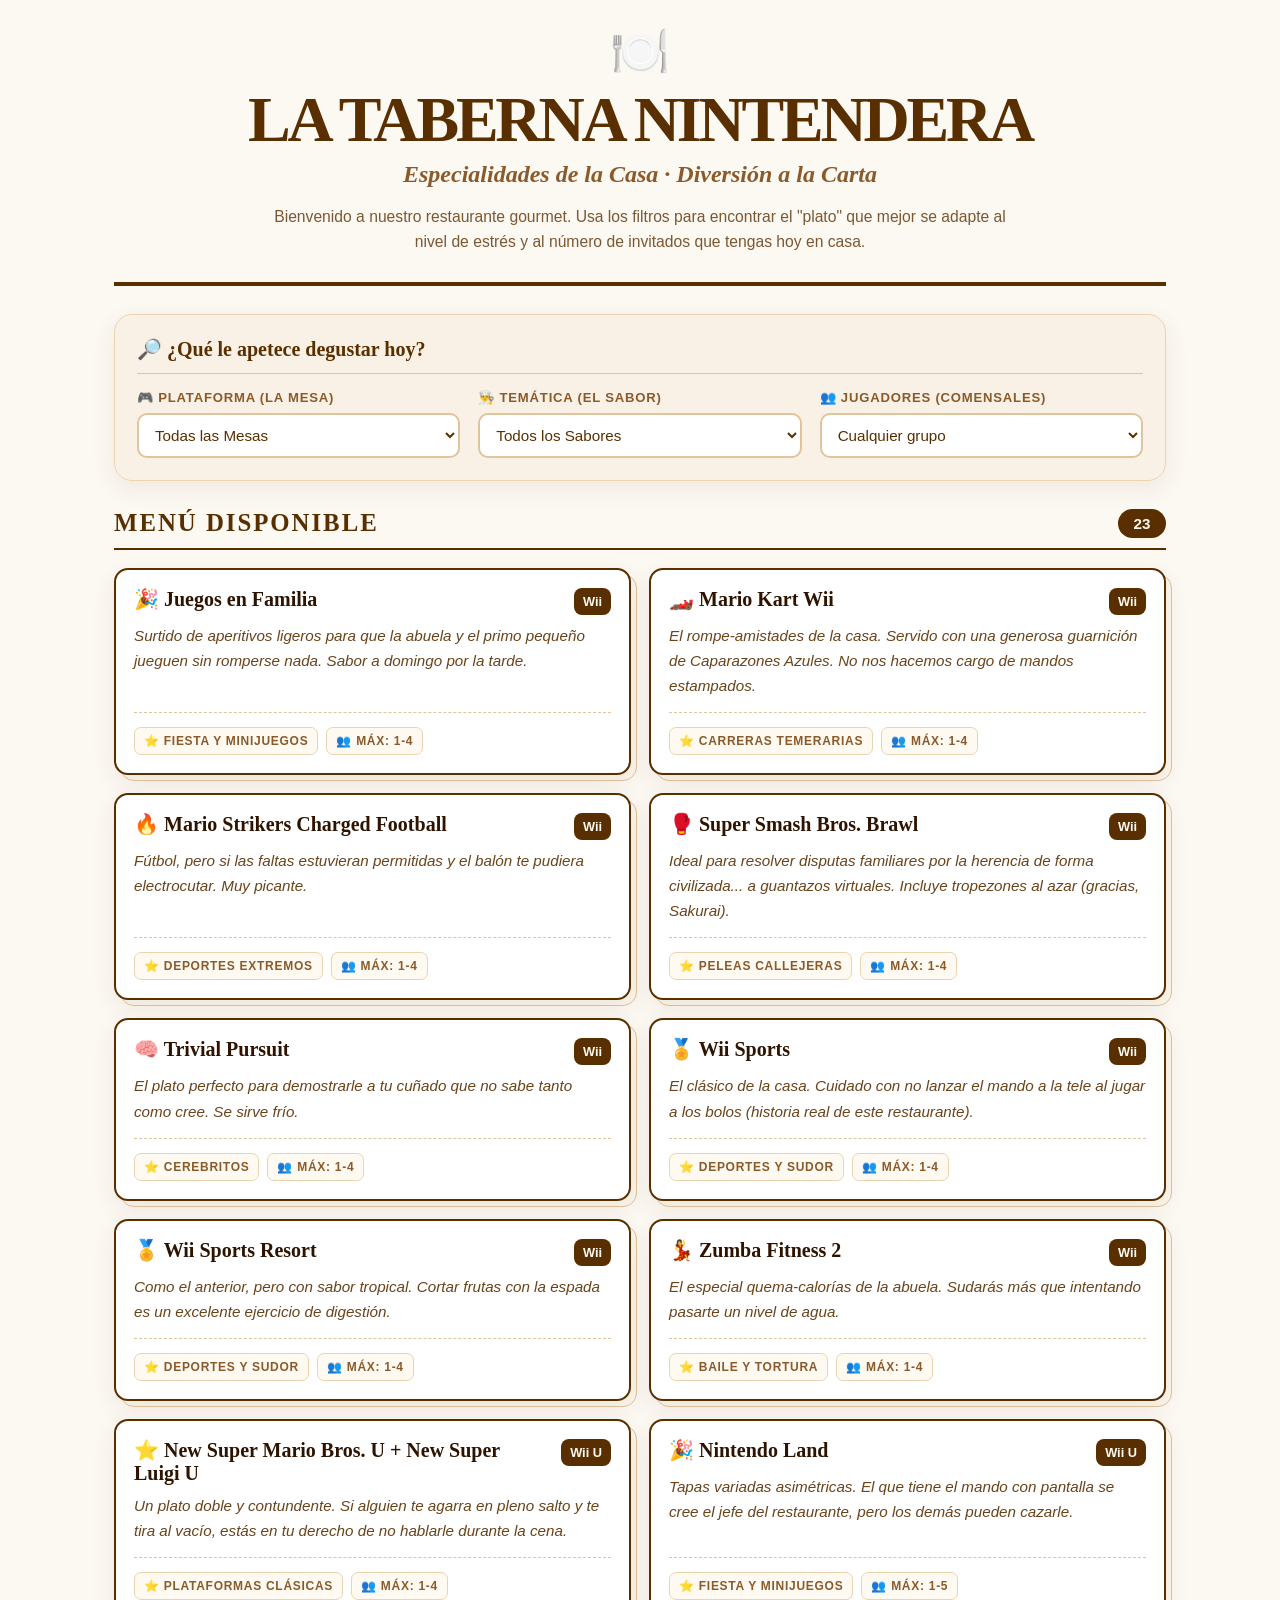
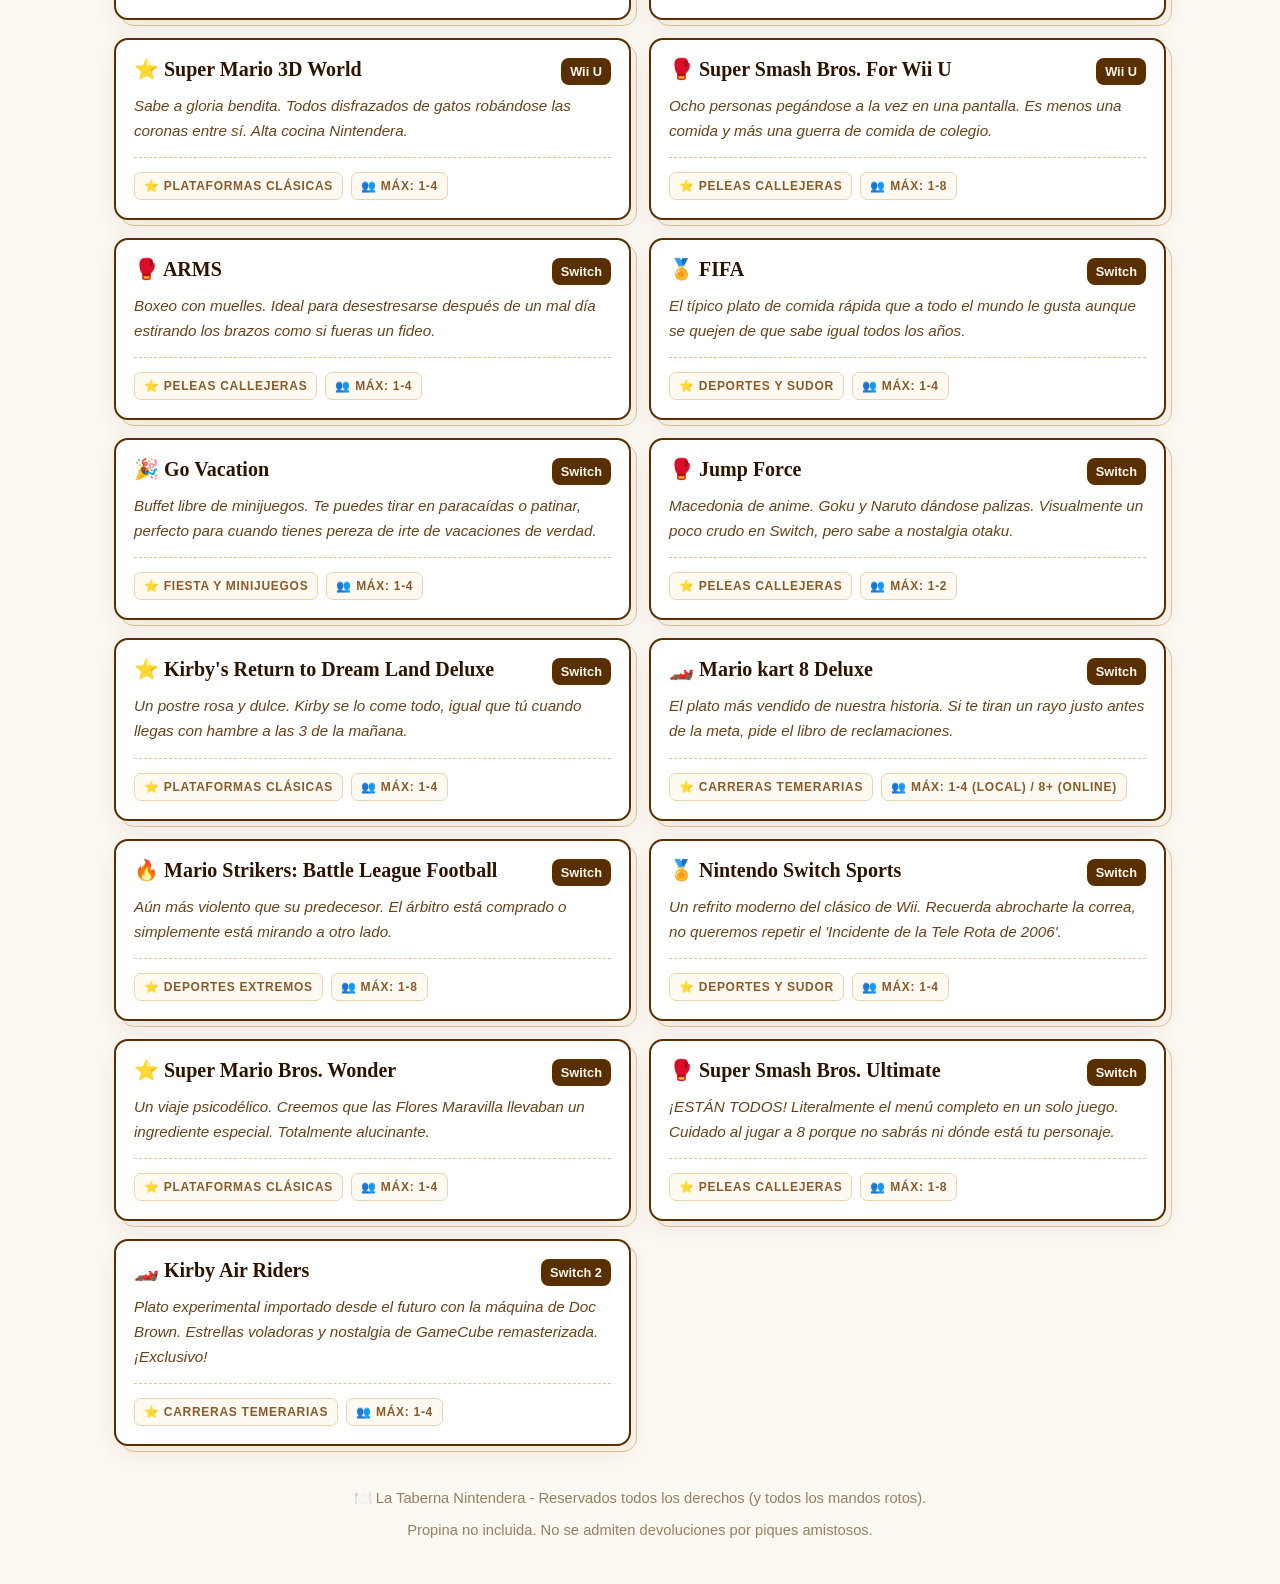
==== index.html @ 0bd6f9c1 "index commit" ====
<!doctype html>
<html lang="es">
<head>
  <meta charset="UTF-8" />
  <meta name="viewport" content="width=device-width, initial-scale=1.0" />
  <title>La Taberna Nintendera</title>
  <style>
    :root {
      --bg: #fcf8f2;
      --panel: #fffaf2;
      --panel-soft: #f9efe0;
      --text: #5a2f00;
      --text-soft: #8a5a2b;
      --border: #5a2f00;
      --accent: #b7791f;
      --accent-2: #d69e2e;
      --card-shadow: 0 8px 24px rgba(90, 47, 0, 0.08);
      --radius: 18px;
    }

    * { box-sizing: border-box; }
    html, body { margin: 0; padding: 0; }
    body {
      min-height: 100vh;
      background: var(--bg);
      color: var(--text);
      font-family: Arial, Helvetica, sans-serif;
    }

    .container {
      max-width: 1100px;
      margin: 0 auto;
      padding: 24px;
    }

    header {
      text-align: center;
      border-bottom: 4px solid var(--border);
      padding-bottom: 28px;
      margin-bottom: 28px;
    }

    .icon {
      font-size: 3rem;
      margin-bottom: 10px;
      color: var(--accent);
    }

    h1 {
      font-family: Georgia, 'Times New Roman', serif;
      font-size: clamp(2.3rem, 5vw, 4.2rem);
      line-height: 0.95;
      margin: 0 0 10px;
      text-transform: uppercase;
      letter-spacing: -0.05em;
    }

    h2 {
      font-family: Georgia, 'Times New Roman', serif;
      font-style: italic;
      color: var(--text-soft);
      font-size: clamp(1.1rem, 2.2vw, 1.5rem);
      margin: 0;
    }

    .intro {
      max-width: 760px;
      margin: 16px auto 0;
      color: rgba(90, 47, 0, 0.8);
      font-size: 0.98rem;
      line-height: 1.6;
    }

    .filters {
      background: rgba(249, 239, 224, 0.65);
      border: 1px solid #ead4b0;
      border-radius: var(--radius);
      padding: 22px;
      box-shadow: var(--card-shadow);
      margin-bottom: 28px;
    }

    .filters h3,
    .menu-title {
      display: flex;
      align-items: center;
      gap: 10px;
      font-family: Georgia, 'Times New Roman', serif;
      margin: 0 0 16px;
      color: var(--border);
      font-size: 1.25rem;
      border-bottom: 1px solid #e0c49d;
      padding-bottom: 12px;
    }

    .grid-filters {
      display: grid;
      grid-template-columns: repeat(3, minmax(0, 1fr));
      gap: 18px;
    }

    .field label {
      display: flex;
      align-items: center;
      gap: 8px;
      font-size: 0.82rem;
      font-weight: 700;
      text-transform: uppercase;
      letter-spacing: 0.06em;
      color: var(--text-soft);
      margin-bottom: 8px;
    }

    select {
      width: 100%;
      padding: 11px 12px;
      border-radius: 10px;
      border: 2px solid #e0c49d;
      background: white;
      color: var(--text);
      font-size: 0.95rem;
      outline: none;
      cursor: pointer;
    }

    select:focus {
      border-color: var(--accent);
      box-shadow: 0 0 0 3px rgba(214, 158, 46, 0.18);
    }

    .menu-header {
      display: flex;
      align-items: center;
      justify-content: space-between;
      margin-bottom: 18px;
      border-bottom: 2px solid var(--border);
      padding-bottom: 10px;
    }

    .menu-title {
      border: 0;
      padding: 0;
      margin: 0;
      font-size: 1.55rem;
      text-transform: uppercase;
      letter-spacing: 0.08em;
    }

    .count-badge {
      display: inline-flex;
      align-items: center;
      justify-content: center;
      min-width: 48px;
      padding: 6px 12px;
      background: var(--border);
      color: var(--bg);
      border-radius: 999px;
      font-weight: 700;
      font-size: 0.95rem;
    }

    .empty {
      text-align: center;
      padding: 70px 18px;
      background: white;
      border: 2px dashed #e0c49d;
      border-radius: var(--radius);
    }

    .empty p {
      margin: 0;
      font-family: Georgia, 'Times New Roman', serif;
      font-style: italic;
      font-size: 1.15rem;
      color: var(--text-soft);
    }

    .cards {
      display: grid;
      grid-template-columns: repeat(2, minmax(0, 1fr));
      gap: 18px;
    }

    .card-wrap {
      position: relative;
    }

    .card-shadow {
      position: absolute;
      inset: 0;
      transform: translate(6px, 6px);
      border: 1px solid #e0c49d;
      border-radius: 14px;
      background: rgba(249, 239, 224, 0.35);
    }

    .card {
      position: relative;
      background: white;
      border: 2px solid var(--border);
      border-radius: 14px;
      padding: 18px;
      box-shadow: var(--card-shadow);
      display: flex;
      flex-direction: column;
      min-height: 100%;
    }

    .card-top {
      display: flex;
      justify-content: space-between;
      align-items: flex-start;
      gap: 14px;
      margin-bottom: 8px;
    }

    .card h4 {
      margin: 0;
      font-family: Georgia, 'Times New Roman', serif;
      font-size: 1.25rem;
      line-height: 1.15;
      color: #2e1400;
    }

    .platform {
      white-space: nowrap;
      font-size: 0.8rem;
      font-weight: 700;
      background: var(--border);
      color: var(--bg);
      padding: 6px 9px;
      border-radius: 8px;
    }

    .desc {
      margin: 0;
      color: rgba(90, 47, 0, 0.9);
      font-size: 0.95rem;
      line-height: 1.65;
      font-style: italic;
      flex: 1;
    }

    .meta {
      display: flex;
      flex-wrap: wrap;
      gap: 8px;
      padding-top: 14px;
      margin-top: 14px;
      border-top: 1px dashed #e0c49d;
      font-size: 0.75rem;
      font-weight: 700;
      text-transform: uppercase;
      letter-spacing: 0.06em;
    }

    .tag {
      display: inline-flex;
      align-items: center;
      gap: 6px;
      border: 1px solid #ead4b0;
      background: #fffaf1;
      color: var(--text-soft);
      padding: 6px 9px;
      border-radius: 7px;
    }

    footer {
      text-align: center;
      color: rgba(90, 47, 0, 0.6);
      font-size: 0.92rem;
      padding: 28px 0 8px;
    }

    @media (max-width: 860px) {
      .grid-filters, .cards { grid-template-columns: 1fr; }
      .menu-header { gap: 12px; align-items: flex-start; flex-direction: column; }
    }
  </style>
</head>
<body>
  <div class="container">
    <header>
      <div class="icon">🍽️</div>
      <h1>La Taberna Nintendera</h1>
      <h2>Especialidades de la Casa · Diversión a la Carta</h2>
      <p class="intro">
        Bienvenido a nuestro restaurante gourmet. Usa los filtros para encontrar el "plato" que mejor se adapte al nivel de estrés y al número de invitados que tengas hoy en casa.
      </p>
    </header>

    <main>
      <section class="filters">
        <h3>🔎 ¿Qué le apetece degustar hoy?</h3>
        <div class="grid-filters">
          <div class="field">
            <label for="platformFilter">🎮 Plataforma (La Mesa)</label>
            <select id="platformFilter"></select>
          </div>
          <div class="field">
            <label for="themeFilter">👨‍🍳 Temática (El Sabor)</label>
            <select id="themeFilter"></select>
          </div>
          <div class="field">
            <label for="playersFilter">👥 Jugadores (Comensales)</label>
            <select id="playersFilter">
              <option>Cualquier grupo</option>
              <option>Lobo Solitario (1)</option>
              <option>Duelo romántico/mortal (2)</option>
              <option>El clásico trío (3)</option>
              <option>Fiesta moderada (4)</option>
              <option>Caos absoluto (5+)</option>
            </select>
          </div>
        </div>
      </section>

      <section>
        <div class="menu-header">
          <h3 class="menu-title">Menú Disponible</h3>
          <span class="count-badge" id="countBadge">0</span>
        </div>

        <div id="results"></div>
      </section>
    </main>

    <footer>
      <p>🍽️ La Taberna Nintendera - Reservados todos los derechos (y todos los mandos rotos).</p>
      <p>Propina no incluida. No se admiten devoluciones por piques amistosos.</p>
    </footer>
  </div>

  <script>
    const GAMES_DB = [
      { id: 1, title: "Juegos en Familia", platform: "Wii", theme: "Fiesta y Minijuegos", players: "1-4", maxPlayers: 4, description: "Surtido de aperitivos ligeros para que la abuela y el primo pequeño jueguen sin romperse nada. Sabor a domingo por la tarde." },
      { id: 2, title: "Mario Kart Wii", platform: "Wii", theme: "Carreras Temerarias", players: "1-4", maxPlayers: 4, description: "El rompe-amistades de la casa. Servido con una generosa guarnición de Caparazones Azules. No nos hacemos cargo de mandos estampados." },
      { id: 3, title: "Mario Strikers Charged Football", platform: "Wii", theme: "Deportes Extremos", players: "1-4", maxPlayers: 4, description: "Fútbol, pero si las faltas estuvieran permitidas y el balón te pudiera electrocutar. Muy picante." },
      { id: 4, title: "Super Smash Bros. Brawl", platform: "Wii", theme: "Peleas Callejeras", players: "1-4", maxPlayers: 4, description: "Ideal para resolver disputas familiares por la herencia de forma civilizada... a guantazos virtuales. Incluye tropezones al azar (gracias, Sakurai)." },
      { id: 5, title: "Trivial Pursuit", platform: "Wii", theme: "Cerebritos", players: "1-4", maxPlayers: 4, description: "El plato perfecto para demostrarle a tu cuñado que no sabe tanto como cree. Se sirve frío." },
      { id: 6, title: "Wii Sports", platform: "Wii", theme: "Deportes y Sudor", players: "1-4", maxPlayers: 4, description: "El clásico de la casa. Cuidado con no lanzar el mando a la tele al jugar a los bolos (historia real de este restaurante)." },
      { id: 7, title: "Wii Sports Resort", platform: "Wii", theme: "Deportes y Sudor", players: "1-4", maxPlayers: 4, description: "Como el anterior, pero con sabor tropical. Cortar frutas con la espada es un excelente ejercicio de digestión." },
      { id: 8, title: "Zumba Fitness 2", platform: "Wii", theme: "Baile y Tortura", players: "1-4", maxPlayers: 4, description: "El especial quema-calorías de la abuela. Sudarás más que intentando pasarte un nivel de agua." },
      { id: 9, title: "New Super Mario Bros. U + New Super Luigi U", platform: "Wii U", theme: "Plataformas Clásicas", players: "1-4", maxPlayers: 4, description: "Un plato doble y contundente. Si alguien te agarra en pleno salto y te tira al vacío, estás en tu derecho de no hablarle durante la cena." },
      { id: 10, title: "Nintendo Land", platform: "Wii U", theme: "Fiesta y Minijuegos", players: "1-5", maxPlayers: 5, description: "Tapas variadas asimétricas. El que tiene el mando con pantalla se cree el jefe del restaurante, pero los demás pueden cazarle." },
      { id: 11, title: "Super Mario 3D World", platform: "Wii U", theme: "Plataformas Clásicas", players: "1-4", maxPlayers: 4, description: "Sabe a gloria bendita. Todos disfrazados de gatos robándose las coronas entre sí. Alta cocina Nintendera." },
      { id: 12, title: "Super Smash Bros. For Wii U", platform: "Wii U", theme: "Peleas Callejeras", players: "1-8", maxPlayers: 8, description: "Ocho personas pegándose a la vez en una pantalla. Es menos una comida y más una guerra de comida de colegio." },
      { id: 13, title: "ARMS", platform: "Switch", theme: "Peleas Callejeras", players: "1-4", maxPlayers: 4, description: "Boxeo con muelles. Ideal para desestresarse después de un mal día estirando los brazos como si fueras un fideo." },
      { id: 14, title: "FIFA", platform: "Switch", theme: "Deportes y Sudor", players: "1-4", maxPlayers: 4, description: "El típico plato de comida rápida que a todo el mundo le gusta aunque se quejen de que sabe igual todos los años." },
      { id: 15, title: "Go Vacation", platform: "Switch", theme: "Fiesta y Minijuegos", players: "1-4", maxPlayers: 4, description: "Buffet libre de minijuegos. Te puedes tirar en paracaídas o patinar, perfecto para cuando tienes pereza de irte de vacaciones de verdad." },
      { id: 16, title: "Jump Force", platform: "Switch", theme: "Peleas Callejeras", players: "1-2", maxPlayers: 2, description: "Macedonia de anime. Goku y Naruto dándose palizas. Visualmente un poco crudo en Switch, pero sabe a nostalgia otaku." },
      { id: 17, title: "Kirby's Return to Dream Land Deluxe", platform: "Switch", theme: "Plataformas Clásicas", players: "1-4", maxPlayers: 4, description: "Un postre rosa y dulce. Kirby se lo come todo, igual que tú cuando llegas con hambre a las 3 de la mañana." },
      { id: 18, title: "Mario kart 8 Deluxe", platform: "Switch", theme: "Carreras Temerarias", players: "1-4 (Local) / 8+ (Online)", maxPlayers: 8, description: "El plato más vendido de nuestra historia. Si te tiran un rayo justo antes de la meta, pide el libro de reclamaciones." },
      { id: 19, title: "Mario Strikers: Battle League Football", platform: "Switch", theme: "Deportes Extremos", players: "1-8", maxPlayers: 8, description: "Aún más violento que su predecesor. El árbitro está comprado o simplemente está mirando a otro lado." },
      { id: 20, title: "Nintendo Switch Sports", platform: "Switch", theme: "Deportes y Sudor", players: "1-4", maxPlayers: 4, description: "Un refrito moderno del clásico de Wii. Recuerda abrocharte la correa, no queremos repetir el 'Incidente de la Tele Rota de 2006'." },
      { id: 21, title: "Super Mario Bros. Wonder", platform: "Switch", theme: "Plataformas Clásicas", players: "1-4", maxPlayers: 4, description: "Un viaje psicodélico. Creemos que las Flores Maravilla llevaban un ingrediente especial. Totalmente alucinante." },
      { id: 22, title: "Super Smash Bros. Ultimate", platform: "Switch", theme: "Peleas Callejeras", players: "1-8", maxPlayers: 8, description: "¡ESTÁN TODOS! Literalmente el menú completo en un solo juego. Cuidado al jugar a 8 porque no sabrás ni dónde está tu personaje." },
      { id: 23, title: "Kirby Air Riders", platform: "Switch 2", theme: "Carreras Temerarias", players: "1-4", maxPlayers: 4, description: "Plato experimental importado desde el futuro con la máquina de Doc Brown. Estrellas voladoras y nostalgia de GameCube remasterizada. ¡Exclusivo!" }
    ];

    const platformFilter = document.getElementById('platformFilter');
    const themeFilter = document.getElementById('themeFilter');
    const playersFilter = document.getElementById('playersFilter');
    const results = document.getElementById('results');
    const countBadge = document.getElementById('countBadge');

    const platforms = ['Todas las Mesas', ...new Set(GAMES_DB.map(g => g.platform))];
    const themes = ['Todos los Sabores', ...new Set(GAMES_DB.map(g => g.theme))];

    function populateSelect(select, items) {
      select.innerHTML = items.map(item => `<option value="${item}">${item}</option>`).join('');
    }

    function matchesPlayers(gameMax, filterValue) {
      if (filterValue === 'Lobo Solitario (1)') return gameMax >= 1;
      if (filterValue === 'Duelo romántico/mortal (2)') return gameMax >= 2;
      if (filterValue === 'El clásico trío (3)') return gameMax >= 3;
      if (filterValue === 'Fiesta moderada (4)') return gameMax >= 4;
      if (filterValue === 'Caos absoluto (5+)') return gameMax >= 5;
      return true;
    }

    function getFilteredGames() {
      const selectedPlatform = platformFilter.value;
      const selectedTheme = themeFilter.value;
      const selectedPlayers = playersFilter.value;

      return GAMES_DB.filter(game => {
        const matchPlatform = selectedPlatform === 'Todas las Mesas' || game.platform === selectedPlatform;
        const matchTheme = selectedTheme === 'Todos los Sabores' || game.theme === selectedTheme;
        const matchPlayers = matchesPlayers(game.maxPlayers, selectedPlayers);
        return matchPlatform && matchTheme && matchPlayers;
      });
    }

    function iconForGame(game) {
      const map = {
        'Carreras Temerarias': '🏎️',
        'Peleas Callejeras': '🥊',
        'Deportes y Sudor': '🏅',
        'Deportes Extremos': '🔥',
        'Fiesta y Minijuegos': '🎉',
        'Plataformas Clásicas': '⭐',
        'Cerebritos': '🧠',
        'Baile y Tortura': '💃'
      };
      return map[game.theme] || '🎮';
    }

    function render() {
      const filtered = getFilteredGames();
      countBadge.textContent = filtered.length;

      if (filtered.length === 0) {
        results.innerHTML = `
          <div class="empty">
            <p>"Lo sentimos, el Chef no tiene ingredientes para este plato hoy. ¡Pruebe otra combinación!"</p>
          </div>
        `;
        return;
      }

      results.innerHTML = `
        <div class="cards">
          ${filtered.map(game => `
            <article class="card-wrap">
              <div class="card-shadow"></div>
              <div class="card">
                <div class="card-top">
                  <h4>${iconForGame(game)} ${game.title}</h4>
                  <span class="platform">${game.platform}</span>
                </div>
                <p class="desc">${game.description}</p>
                <div class="meta">
                  <span class="tag">⭐ ${game.theme}</span>
                  <span class="tag">👥 Máx: ${game.players}</span>
                </div>
              </div>
            </article>
          `).join('')}
        </div>
      `;
    }

    populateSelect(platformFilter, platforms);
    populateSelect(themeFilter, themes);

    platformFilter.addEventListener('change', render);
    themeFilter.addEventListener('change', render);
    playersFilter.addEventListener('change', render);

    render();
  </script>
</body>
</html>
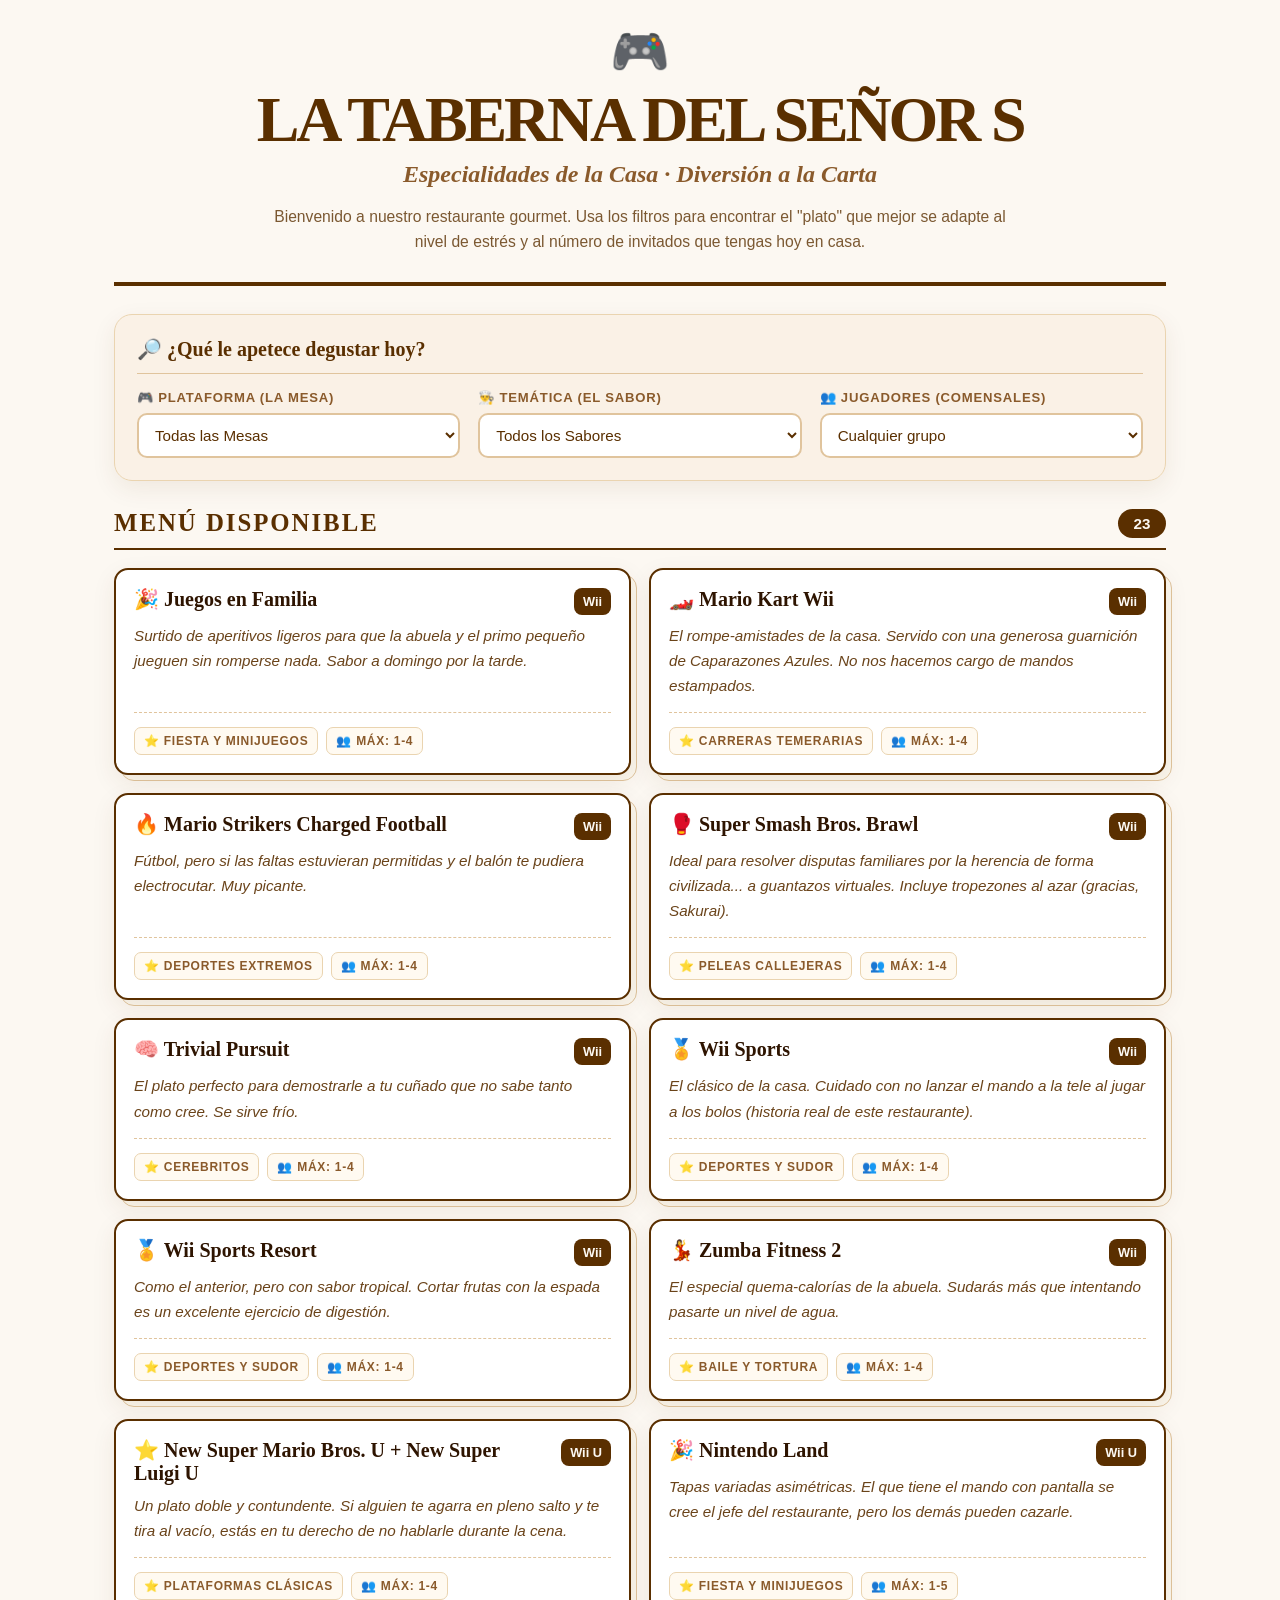
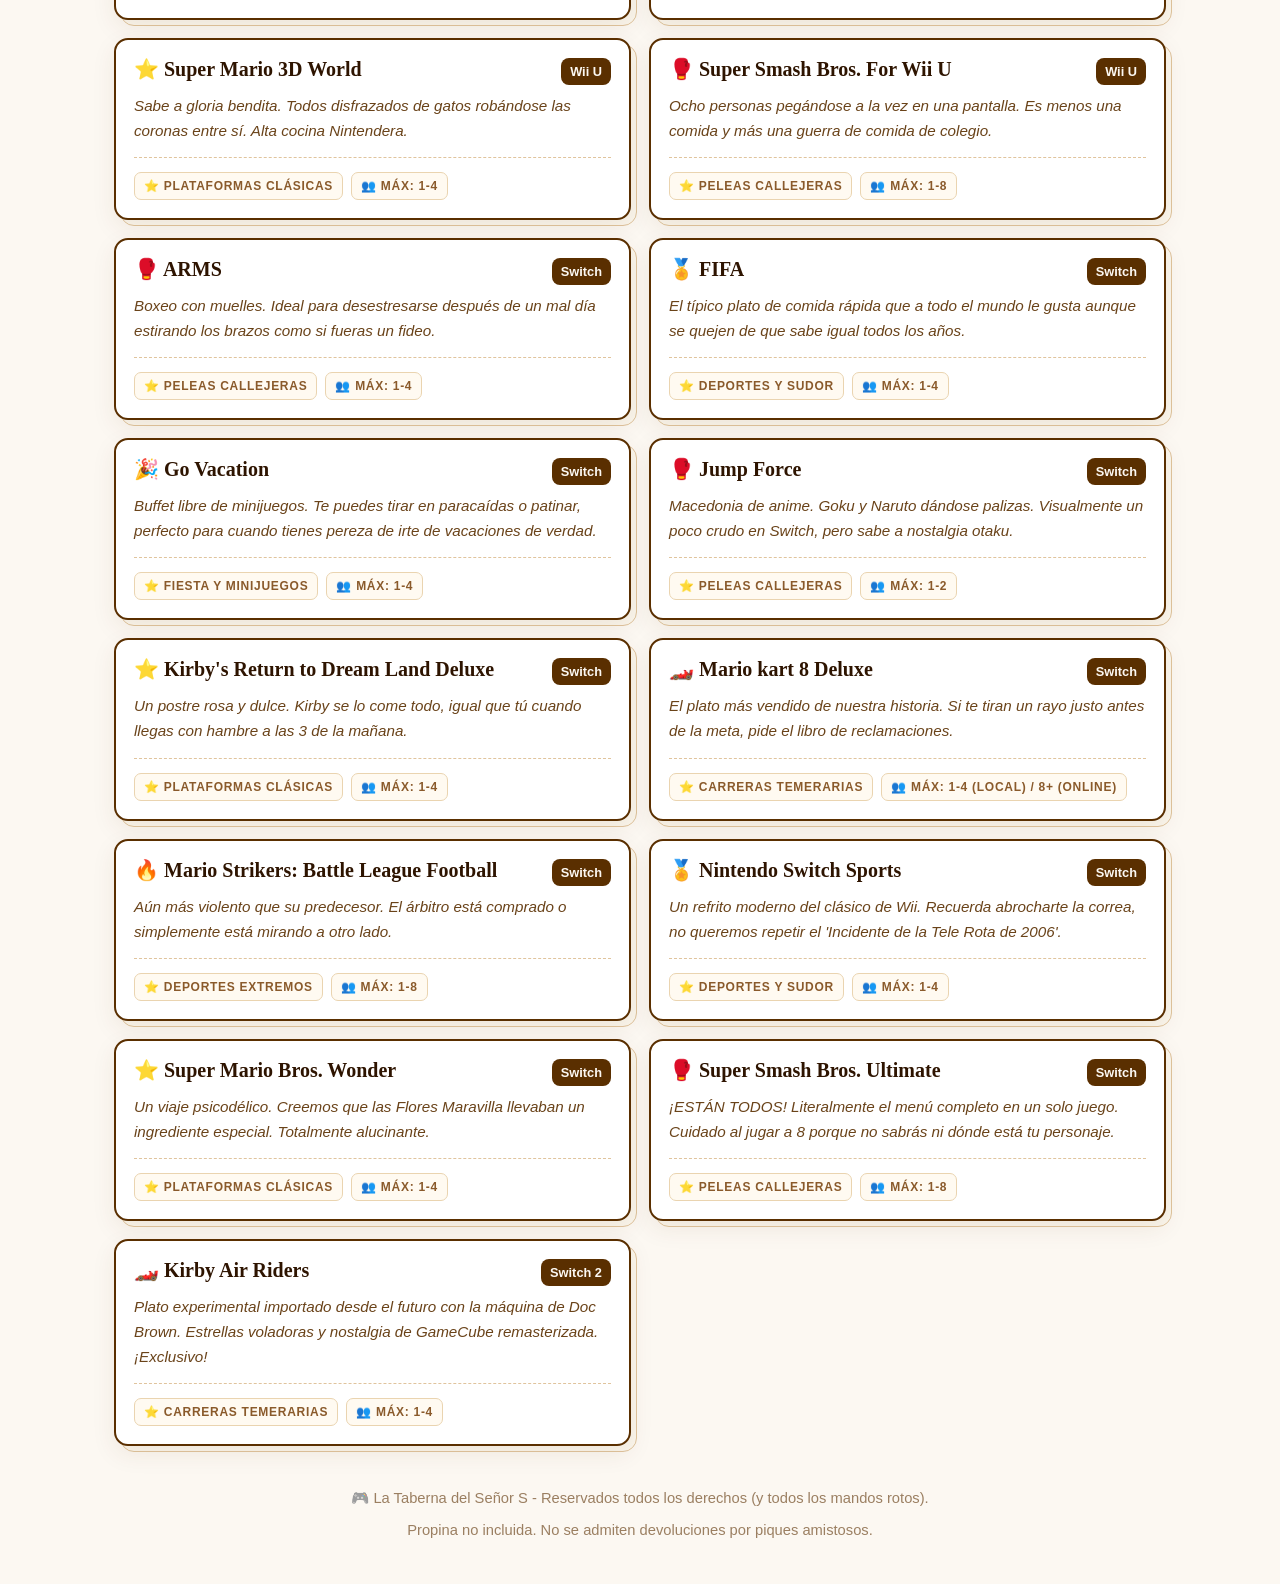
==== commit 6a063c26: "taberna" ====
--- a/index.html
+++ b/index.html
@@ -3,7 +3,7 @@
 <head>
   <meta charset="UTF-8" />
   <meta name="viewport" content="width=device-width, initial-scale=1.0" />
-  <title>La Taberna Nintendera</title>
+  <title>La Taberna del Señor S</title>
   <style>
     :root {
       --bg: #fcf8f2;
@@ -281,8 +281,8 @@
 <body>
   <div class="container">
     <header>
-      <div class="icon">🍽️</div>
-      <h1>La Taberna Nintendera</h1>
+      <div class="icon">🎮</div>
+      <h1>La Taberna del Señor S</h1>
       <h2>Especialidades de la Casa · Diversión a la Carta</h2>
       <p class="intro">
         Bienvenido a nuestro restaurante gourmet. Usa los filtros para encontrar el "plato" que mejor se adapte al nivel de estrés y al número de invitados que tengas hoy en casa.
@@ -326,7 +326,7 @@
     </main>
 
     <footer>
-      <p>🍽️ La Taberna Nintendera - Reservados todos los derechos (y todos los mandos rotos).</p>
+      <p>🎮 La Taberna del Señor S - Reservados todos los derechos (y todos los mandos rotos).</p>
       <p>Propina no incluida. No se admiten devoluciones por piques amistosos.</p>
     </footer>
   </div>
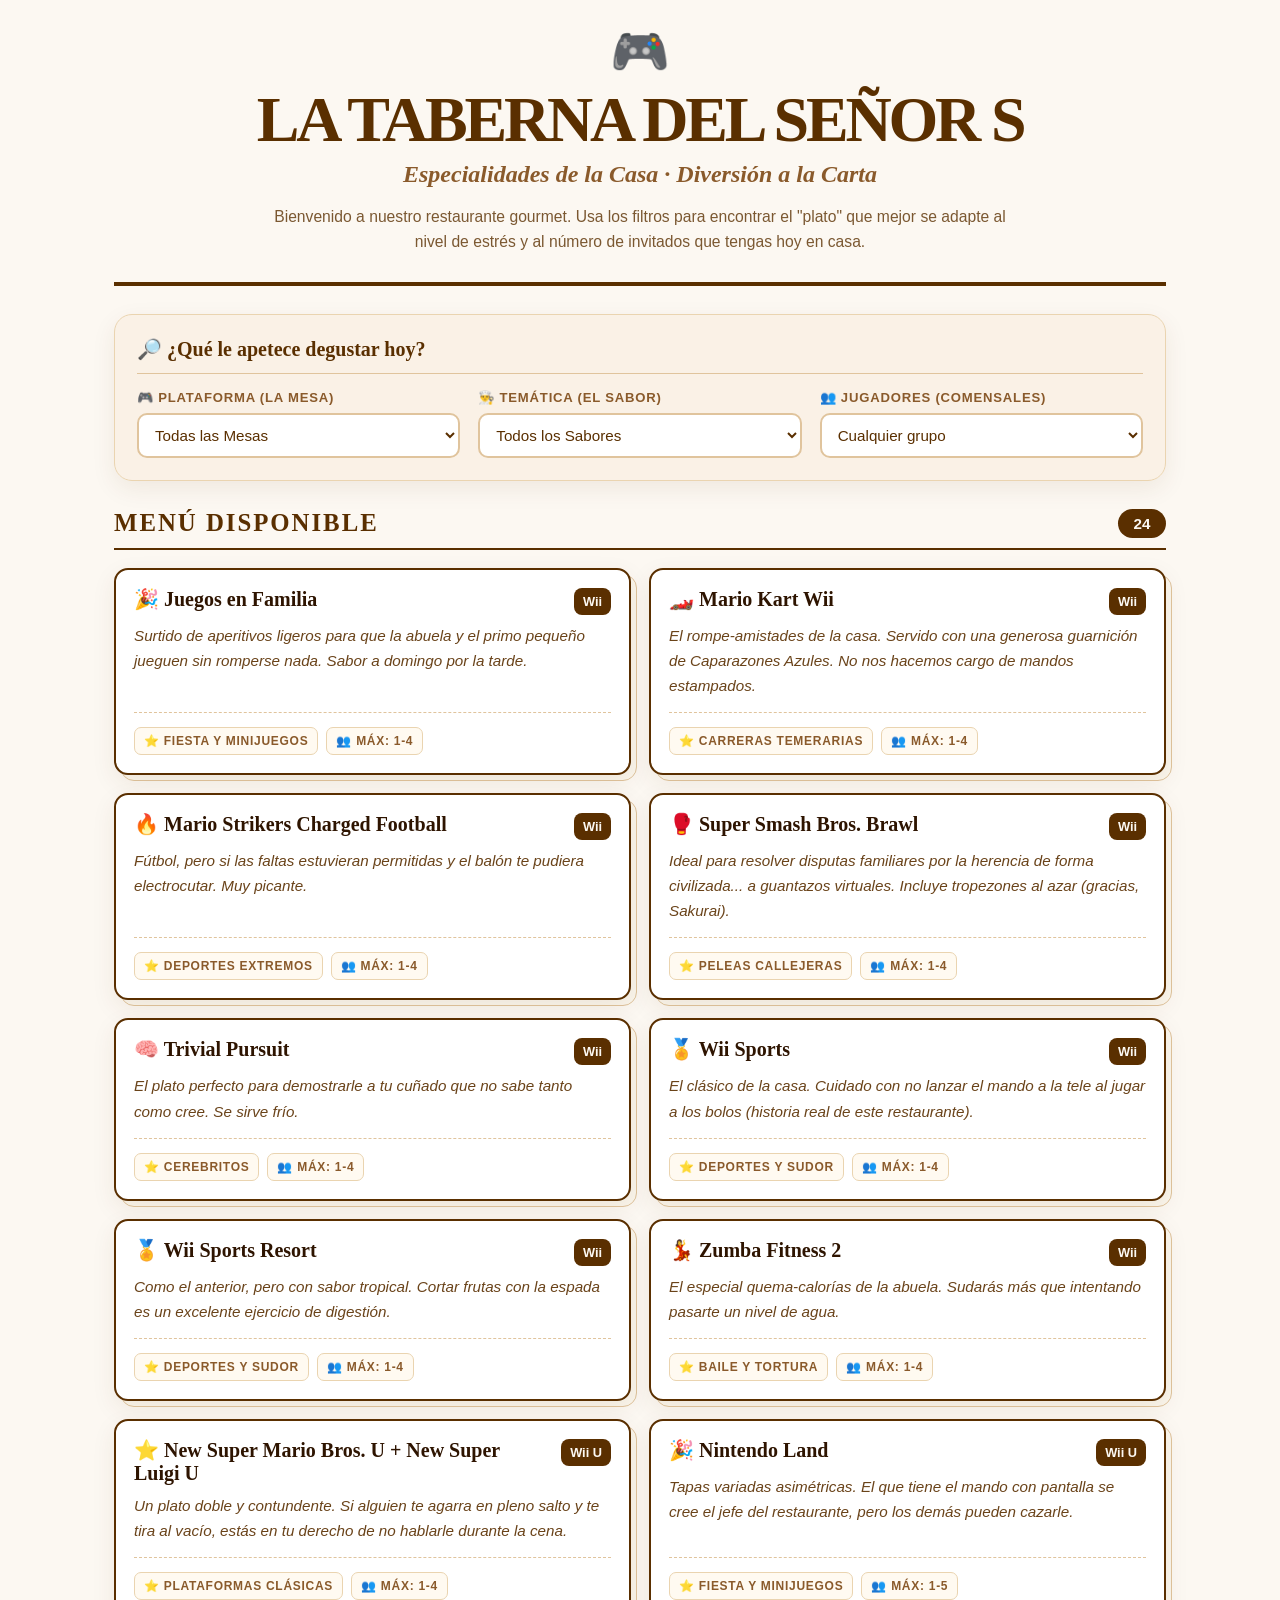
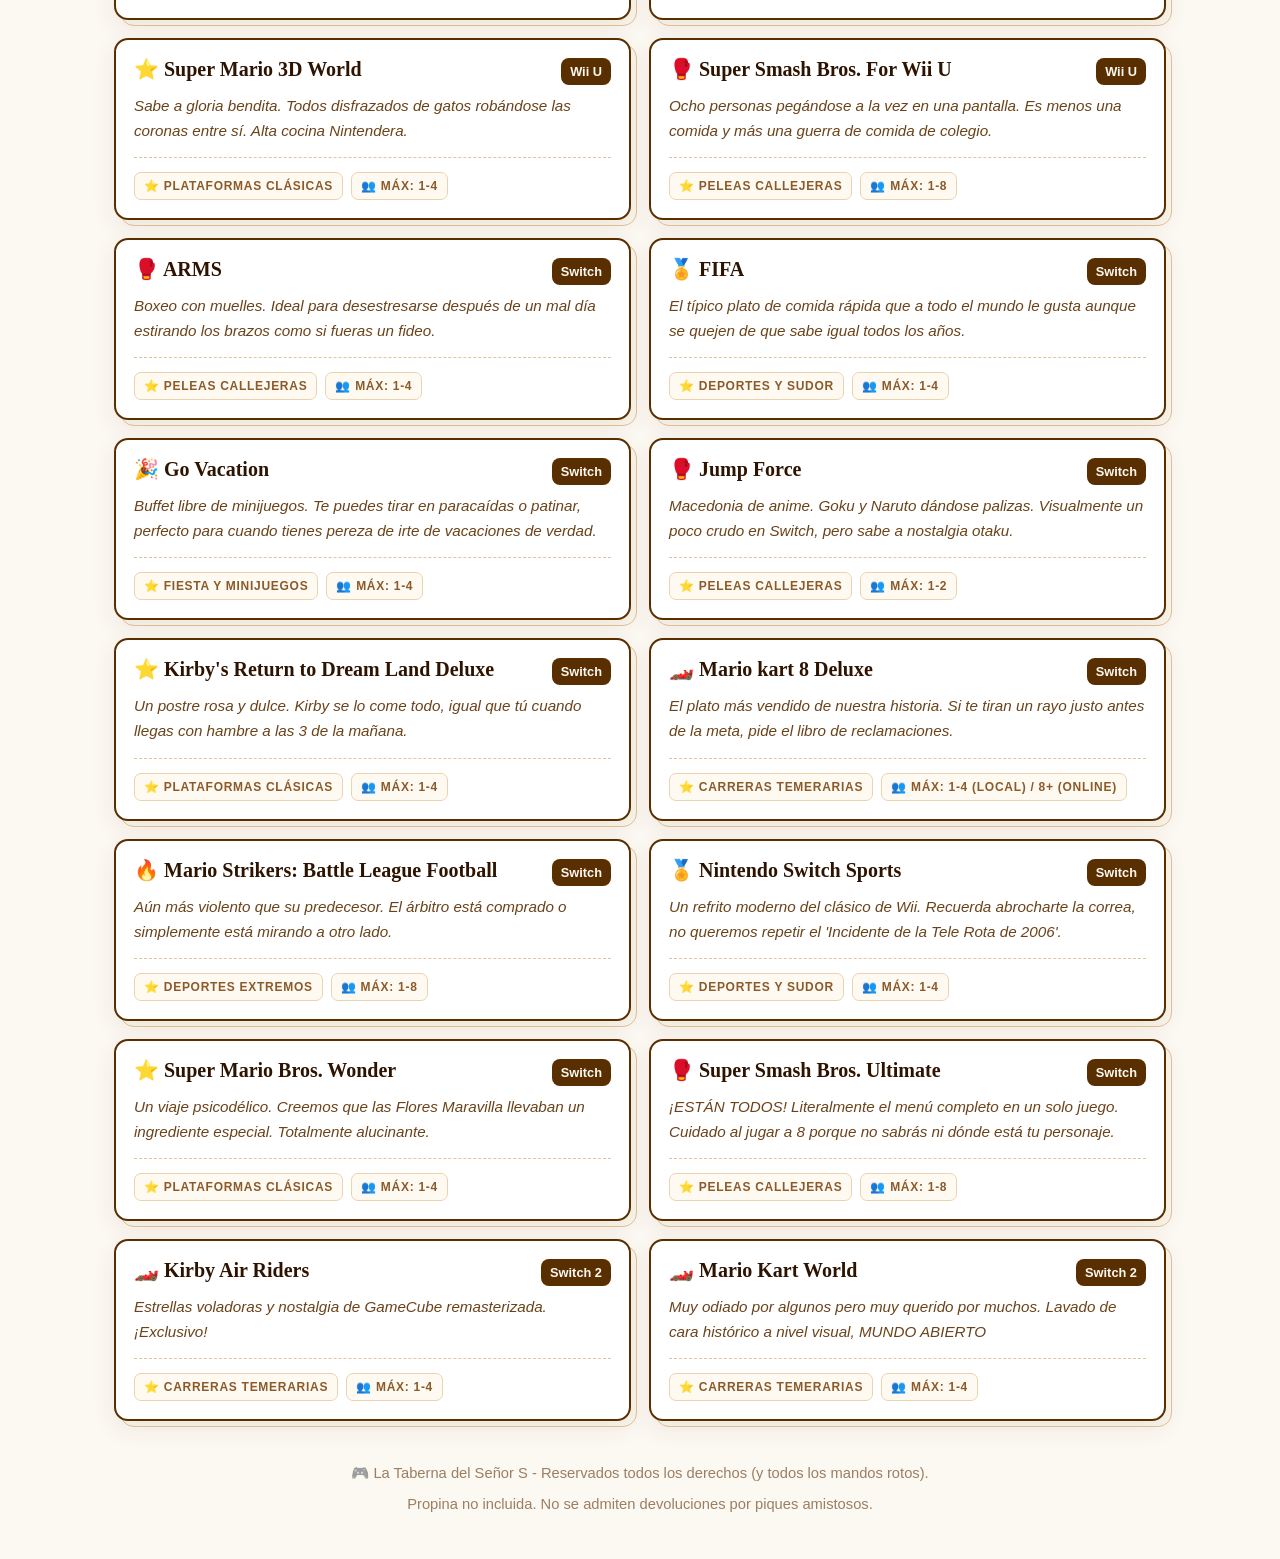
==== commit 18b4fddc: "Mario kart world" ====
--- a/index.html
+++ b/index.html
@@ -355,7 +355,8 @@
       { id: 20, title: "Nintendo Switch Sports", platform: "Switch", theme: "Deportes y Sudor", players: "1-4", maxPlayers: 4, description: "Un refrito moderno del clásico de Wii. Recuerda abrocharte la correa, no queremos repetir el 'Incidente de la Tele Rota de 2006'." },
       { id: 21, title: "Super Mario Bros. Wonder", platform: "Switch", theme: "Plataformas Clásicas", players: "1-4", maxPlayers: 4, description: "Un viaje psicodélico. Creemos que las Flores Maravilla llevaban un ingrediente especial. Totalmente alucinante." },
       { id: 22, title: "Super Smash Bros. Ultimate", platform: "Switch", theme: "Peleas Callejeras", players: "1-8", maxPlayers: 8, description: "¡ESTÁN TODOS! Literalmente el menú completo en un solo juego. Cuidado al jugar a 8 porque no sabrás ni dónde está tu personaje." },
-      { id: 23, title: "Kirby Air Riders", platform: "Switch 2", theme: "Carreras Temerarias", players: "1-4", maxPlayers: 4, description: "Plato experimental importado desde el futuro con la máquina de Doc Brown. Estrellas voladoras y nostalgia de GameCube remasterizada. ¡Exclusivo!" }
+      { id: 23, title: "Kirby Air Riders", platform: "Switch 2", theme: "Carreras Temerarias", players: "1-4", maxPlayers: 4, description: "Estrellas voladoras y nostalgia de GameCube remasterizada. ¡Exclusivo!" },
+      { id: 24, title: "Mario Kart World", platform: "Switch 2", theme: "Carreras Temerarias", players: "1-4", maxPlayers: 4, description: "Muy odiado por algunos pero muy querido por muchos. Lavado de cara histórico a nivel visual, MUNDO ABIERTO" }
     ];
 
     const platformFilter = document.getElementById('platformFilter');
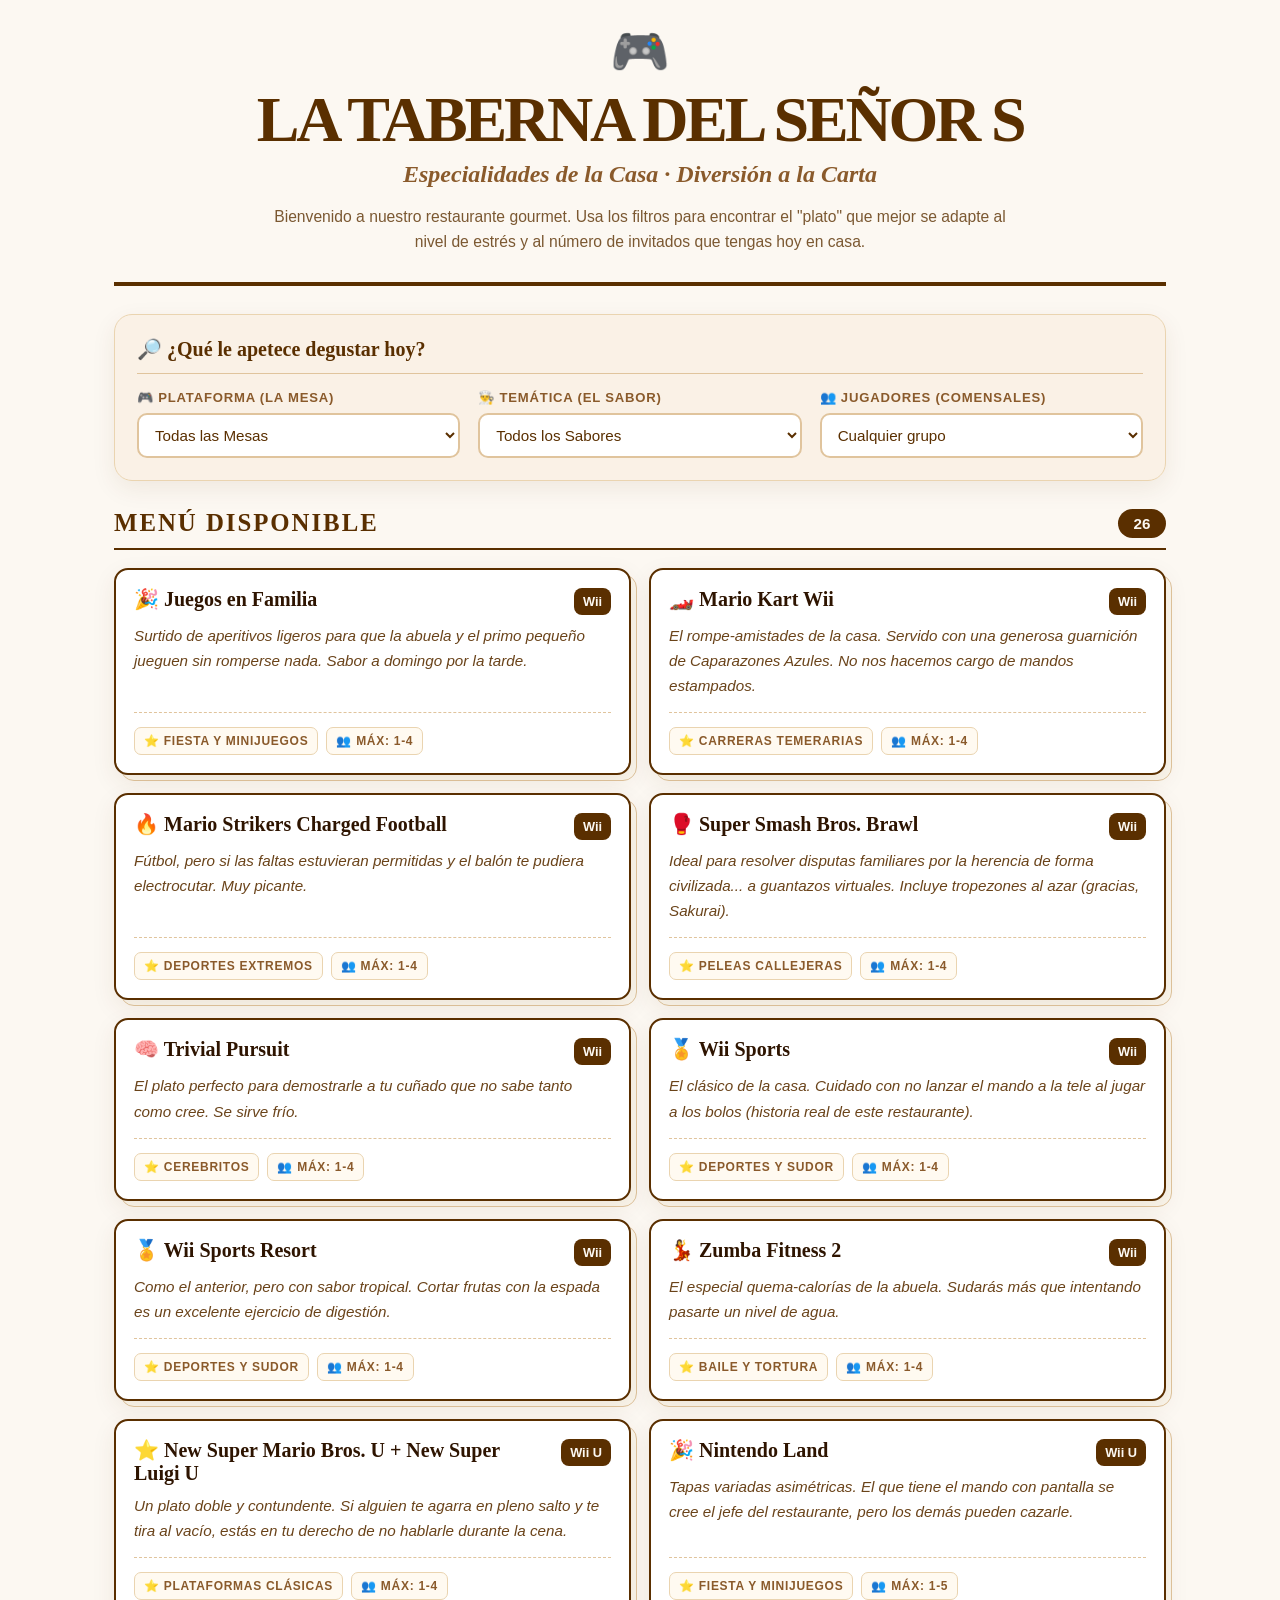
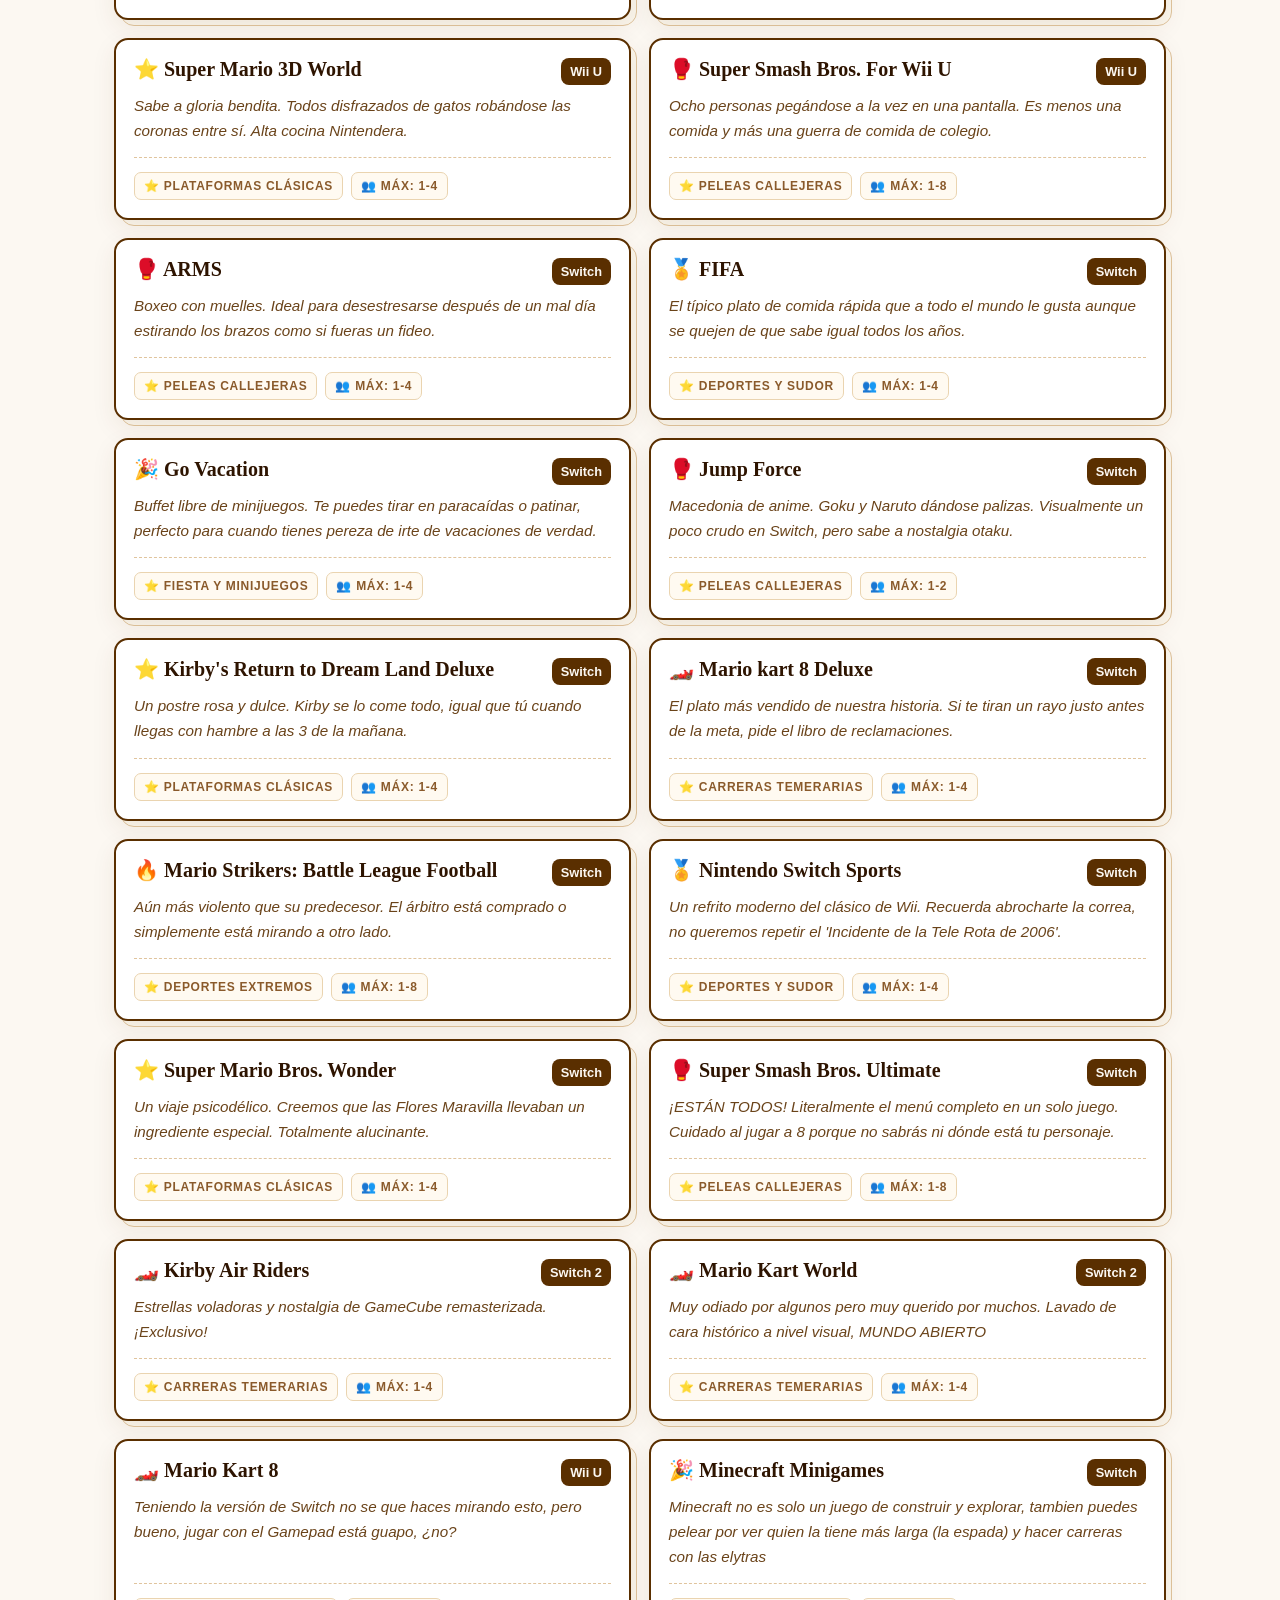
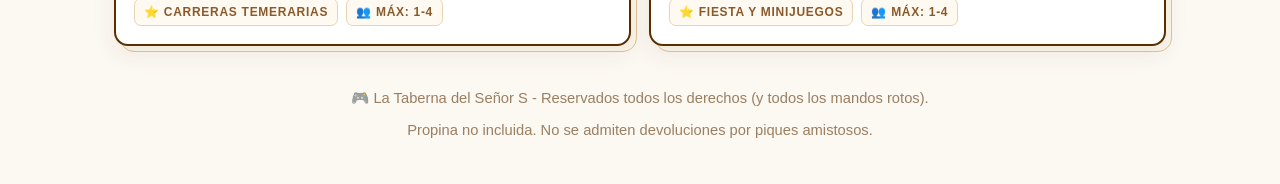
==== commit 75ebe679: "minecraft y mario kart" ====
--- a/index.html
+++ b/index.html
@@ -350,13 +350,15 @@
       { id: 15, title: "Go Vacation", platform: "Switch", theme: "Fiesta y Minijuegos", players: "1-4", maxPlayers: 4, description: "Buffet libre de minijuegos. Te puedes tirar en paracaídas o patinar, perfecto para cuando tienes pereza de irte de vacaciones de verdad." },
       { id: 16, title: "Jump Force", platform: "Switch", theme: "Peleas Callejeras", players: "1-2", maxPlayers: 2, description: "Macedonia de anime. Goku y Naruto dándose palizas. Visualmente un poco crudo en Switch, pero sabe a nostalgia otaku." },
       { id: 17, title: "Kirby's Return to Dream Land Deluxe", platform: "Switch", theme: "Plataformas Clásicas", players: "1-4", maxPlayers: 4, description: "Un postre rosa y dulce. Kirby se lo come todo, igual que tú cuando llegas con hambre a las 3 de la mañana." },
-      { id: 18, title: "Mario kart 8 Deluxe", platform: "Switch", theme: "Carreras Temerarias", players: "1-4 (Local) / 8+ (Online)", maxPlayers: 8, description: "El plato más vendido de nuestra historia. Si te tiran un rayo justo antes de la meta, pide el libro de reclamaciones." },
+      { id: 18, title: "Mario kart 8 Deluxe", platform: "Switch", theme: "Carreras Temerarias", players: "1-4", maxPlayers: 4, description: "El plato más vendido de nuestra historia. Si te tiran un rayo justo antes de la meta, pide el libro de reclamaciones." },
       { id: 19, title: "Mario Strikers: Battle League Football", platform: "Switch", theme: "Deportes Extremos", players: "1-8", maxPlayers: 8, description: "Aún más violento que su predecesor. El árbitro está comprado o simplemente está mirando a otro lado." },
       { id: 20, title: "Nintendo Switch Sports", platform: "Switch", theme: "Deportes y Sudor", players: "1-4", maxPlayers: 4, description: "Un refrito moderno del clásico de Wii. Recuerda abrocharte la correa, no queremos repetir el 'Incidente de la Tele Rota de 2006'." },
       { id: 21, title: "Super Mario Bros. Wonder", platform: "Switch", theme: "Plataformas Clásicas", players: "1-4", maxPlayers: 4, description: "Un viaje psicodélico. Creemos que las Flores Maravilla llevaban un ingrediente especial. Totalmente alucinante." },
       { id: 22, title: "Super Smash Bros. Ultimate", platform: "Switch", theme: "Peleas Callejeras", players: "1-8", maxPlayers: 8, description: "¡ESTÁN TODOS! Literalmente el menú completo en un solo juego. Cuidado al jugar a 8 porque no sabrás ni dónde está tu personaje." },
       { id: 23, title: "Kirby Air Riders", platform: "Switch 2", theme: "Carreras Temerarias", players: "1-4", maxPlayers: 4, description: "Estrellas voladoras y nostalgia de GameCube remasterizada. ¡Exclusivo!" },
-      { id: 24, title: "Mario Kart World", platform: "Switch 2", theme: "Carreras Temerarias", players: "1-4", maxPlayers: 4, description: "Muy odiado por algunos pero muy querido por muchos. Lavado de cara histórico a nivel visual, MUNDO ABIERTO" }
+      { id: 24, title: "Mario Kart World", platform: "Switch 2", theme: "Carreras Temerarias", players: "1-4", maxPlayers: 4, description: "Muy odiado por algunos pero muy querido por muchos. Lavado de cara histórico a nivel visual, MUNDO ABIERTO"},
+      { id: 25, title: "Mario Kart 8", platform: "Wii U", theme: "Carreras Temerarias", players: "1-4", maxPlayers: 4, description: "Teniendo la versión de Switch no se que haces mirando esto, pero bueno, jugar con el Gamepad está guapo, ¿no?"},
+      { id: 26, title: "Minecraft Minigames", platform: "Switch", theme: "Fiesta y Minijuegos", players: "1-4", maxPlayers: 4, description: "Minecraft no es solo un juego de construir y explorar, tambien puedes pelear por ver quien la tiene más larga (la espada) y hacer carreras con las elytras"}
     ];
 
     const platformFilter = document.getElementById('platformFilter');
